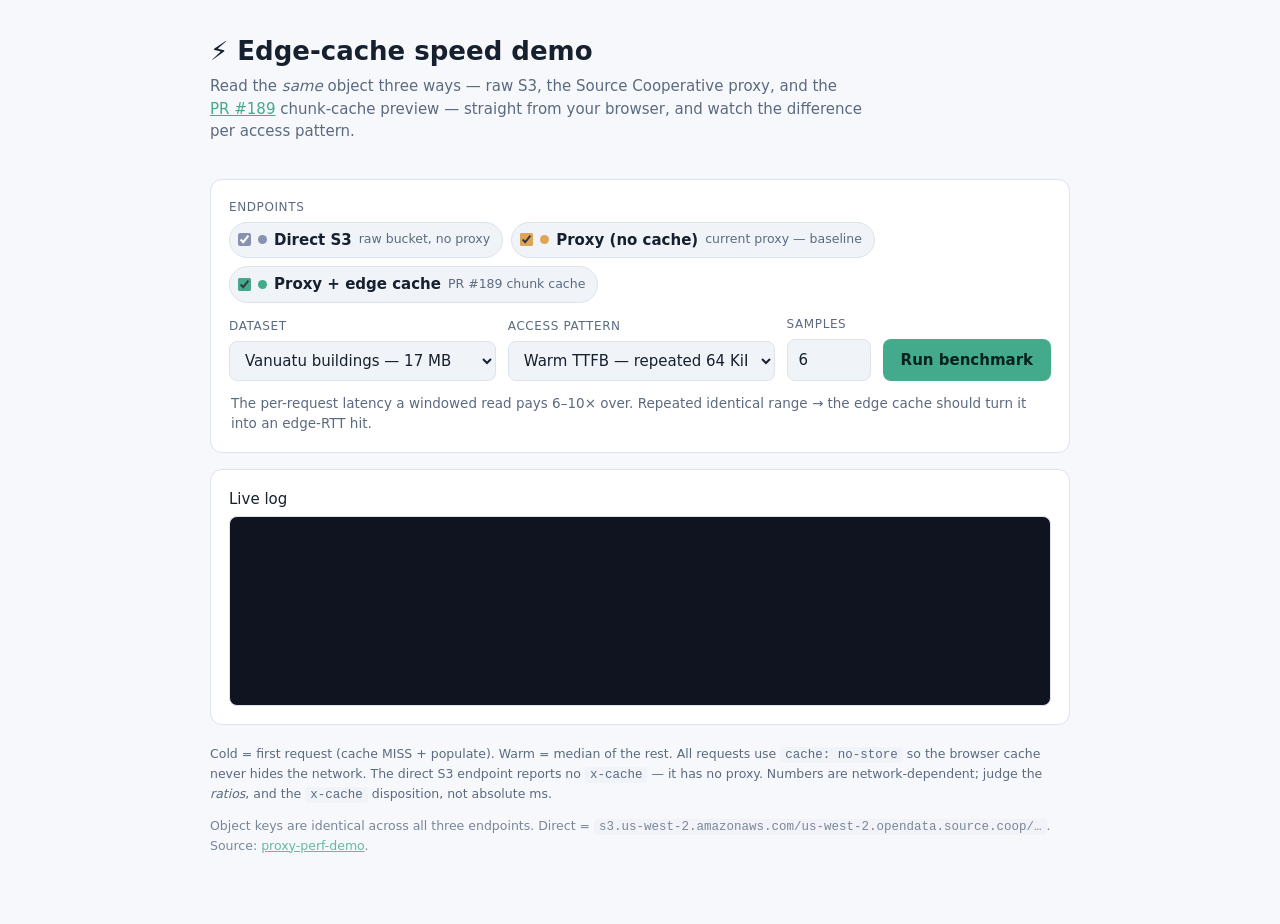
==== index.html @ cf2950d9 "feat: in-browser edge-cache speed demo Client-side A/B that reads the same object three ways — direc" ====
<!doctype html>
<html lang="en">
  <head>
    <meta charset="utf-8" />
    <meta name="viewport" content="width=device-width, initial-scale=1" />
    <title>Source Cooperative · edge-cache speed demo</title>
    <meta
      name="description"
      content="In-browser A/B of dataset read speed across direct S3, the Source Cooperative proxy, and the PR-189 chunk-cache preview."
    />
    <link rel="icon" href="data:image/svg+xml,<svg xmlns='http://www.w3.org/2000/svg' viewBox='0 0 16 16'><text y='14' font-size='14'>⚡</text></svg>" />
    <link rel="stylesheet" href="./style.css" />
  </head>
  <body>
    <header>
      <h1>⚡ Edge-cache speed demo</h1>
      <p class="sub">
        Read the <em>same</em> object three ways — raw S3, the Source Cooperative proxy, and the
        <a href="https://github.com/source-cooperative/data.source.coop/pull/189">PR&nbsp;#189</a>
        chunk-cache preview — straight from your browser, and watch the difference per access pattern.
      </p>
    </header>

    <main>
      <section class="panel">
        <div class="field">
          <label>Endpoints</label>
          <div id="endpoints" class="chips"></div>
        </div>

        <div class="grid">
          <div class="field">
            <label for="dataset">Dataset</label>
            <select id="dataset"></select>
          </div>
          <div class="field">
            <label for="scenario">Access pattern</label>
            <select id="scenario"></select>
          </div>
          <div class="field narrow">
            <label for="samples">Samples</label>
            <input id="samples" type="number" min="2" max="20" value="6" />
          </div>
          <div class="field narrow">
            <label>&nbsp;</label>
            <button id="run">Run benchmark</button>
          </div>
        </div>
        <p id="blurb" class="blurb"></p>
      </section>

      <section id="results"></section>

      <section class="panel">
        <label>Live log</label>
        <div id="log" class="log"></div>
      </section>

      <footer>
        <p>
          Cold = first request (cache MISS + populate). Warm = median of the rest. All requests use
          <code>cache: no-store</code> so the browser cache never hides the network. The direct S3
          endpoint reports no <code>x-cache</code> — it has no proxy. Numbers are network-dependent;
          judge the <em>ratios</em>, and the <code>x-cache</code> disposition, not absolute ms.
        </p>
        <p class="thin">
          Object keys are identical across all three endpoints. Direct =
          <code>s3.us-west-2.amazonaws.com/us-west-2.opendata.source.coop/…</code>. Source:
          <a href="https://github.com/source-cooperative/proxy-perf-demo">proxy-perf-demo</a>.
        </p>
      </footer>
    </main>

    <script type="module" src="./src/app.js"></script>
  </body>
</html>
---- style.css ----
:root {
  --bg: #0f1420;
  --panel: #171d2b;
  --panel2: #1e2636;
  --ink: #e6ebf4;
  --muted: #8b97ad;
  --line: #2a3345;
  --accent: #43aa8b;
  --win: #1f2e2a;
  color-scheme: dark;
}
@media (prefers-color-scheme: light) {
  :root {
    --bg: #f6f8fb; --panel: #fff; --panel2: #f0f3f8; --ink: #16202e;
    --muted: #5c6a80; --line: #dde3ec; --win: #e8f6f0; color-scheme: light;
  }
}
* { box-sizing: border-box; }
body {
  margin: 0; background: var(--bg); color: var(--ink);
  font: 15px/1.5 system-ui, -apple-system, Segoe UI, Roboto, sans-serif;
}
header { padding: 32px 20px 8px; max-width: 900px; margin: 0 auto; }
h1 { margin: 0 0 4px; font-size: 26px; }
.sub { color: var(--muted); margin: 0; max-width: 70ch; }
.sub a, footer a { color: var(--accent); }
main { max-width: 900px; margin: 0 auto; padding: 12px 20px 60px; }
.panel {
  background: var(--panel); border: 1px solid var(--line); border-radius: 12px;
  padding: 18px; margin: 16px 0;
}
.field { margin-bottom: 12px; }
.field > label {
  display: block; font-size: 12px; text-transform: uppercase; letter-spacing: .05em;
  color: var(--muted); margin-bottom: 6px;
}
.grid { display: flex; flex-wrap: wrap; gap: 12px; align-items: end; }
.grid .field { flex: 1 1 200px; margin-bottom: 0; }
.grid .narrow { flex: 0 0 auto; }
select, input, button {
  background: var(--panel2); color: var(--ink); border: 1px solid var(--line);
  border-radius: 8px; padding: 9px 11px; font: inherit; width: 100%;
}
input#samples { width: 84px; }
button {
  background: var(--accent); color: #06231b; border: none; font-weight: 700;
  cursor: pointer; white-space: nowrap; padding: 10px 18px;
}
button:hover { filter: brightness(1.08); }
button.stop { background: #d1495b; color: #fff; }
button:disabled { opacity: .5; cursor: default; }

.chips { display: flex; flex-wrap: wrap; gap: 8px; }
.chip {
  display: inline-flex; align-items: center; gap: 7px; cursor: pointer;
  background: var(--panel2); border: 1px solid var(--line); border-radius: 999px;
  padding: 6px 12px 6px 8px;
}
.chip input { width: auto; margin: 0; accent-color: var(--c); }
.chip .dot { width: 9px; height: 9px; border-radius: 50%; background: var(--c); }
.chip small { color: var(--muted); }

.blurb { color: var(--muted); margin: 12px 2px 0; font-size: 13.5px; min-height: 1.4em; }

.card {
  background: var(--panel); border: 1px solid var(--line); border-radius: 12px;
  padding: 16px 18px; margin: 0 0 16px;
}
.card h3 { margin: 0 0 12px; font-size: 16px; }
table { width: 100%; border-collapse: collapse; }
th, td { text-align: left; padding: 8px 10px; border-bottom: 1px solid var(--line); vertical-align: middle; }
th { font-size: 11px; text-transform: uppercase; letter-spacing: .05em; color: var(--muted); font-weight: 600; }
td .dot { display: inline-block; width: 9px; height: 9px; border-radius: 50%; vertical-align: middle; }
.barcol { width: 42%; }
tr.win td { background: var(--win); }
tr.win td:first-child { border-left: 3px solid var(--accent); }
.bar { background: var(--panel2); border-radius: 6px; height: 20px; overflow: hidden; }
.bar span { display: block; height: 100%; border-radius: 6px; transition: width .3s ease; }
.err { color: #d1495b; }
.muted { color: var(--muted); }

.tag { font-size: 11px; font-weight: 700; padding: 2px 7px; border-radius: 5px; }
.tag.hit { background: #16402f; color: #6ee7b7; }
.tag.miss { background: #3a3320; color: #fcd34d; }
.tag.bypass { background: #2a2f3d; color: #a5b4cf; }
@media (prefers-color-scheme: light) {
  .tag.hit { background: #d1fae5; color: #065f46; }
  .tag.miss { background: #fef3c7; color: #92400e; }
  .tag.bypass { background: #e5e9f0; color: #475569; }
}

.callout {
  margin: 12px 0 0; padding: 10px 12px; background: var(--panel2);
  border-radius: 8px; font-size: 14px;
}
.callout b { color: var(--accent); }

.log {
  background: #0b0f18; color: #cdd6e6; border: 1px solid var(--line); border-radius: 8px;
  padding: 10px 12px; height: 190px; overflow: auto; font: 12.5px/1.5 ui-monospace, Menlo, monospace;
  white-space: pre-wrap; margin-top: 6px;
}
@media (prefers-color-scheme: light) { .log { background: #0f1420; color: #cdd6e6; } }

footer { color: var(--muted); font-size: 12.5px; margin-top: 20px; }
footer code { background: var(--panel2); padding: 1px 5px; border-radius: 4px; }
footer .thin { opacity: .8; }
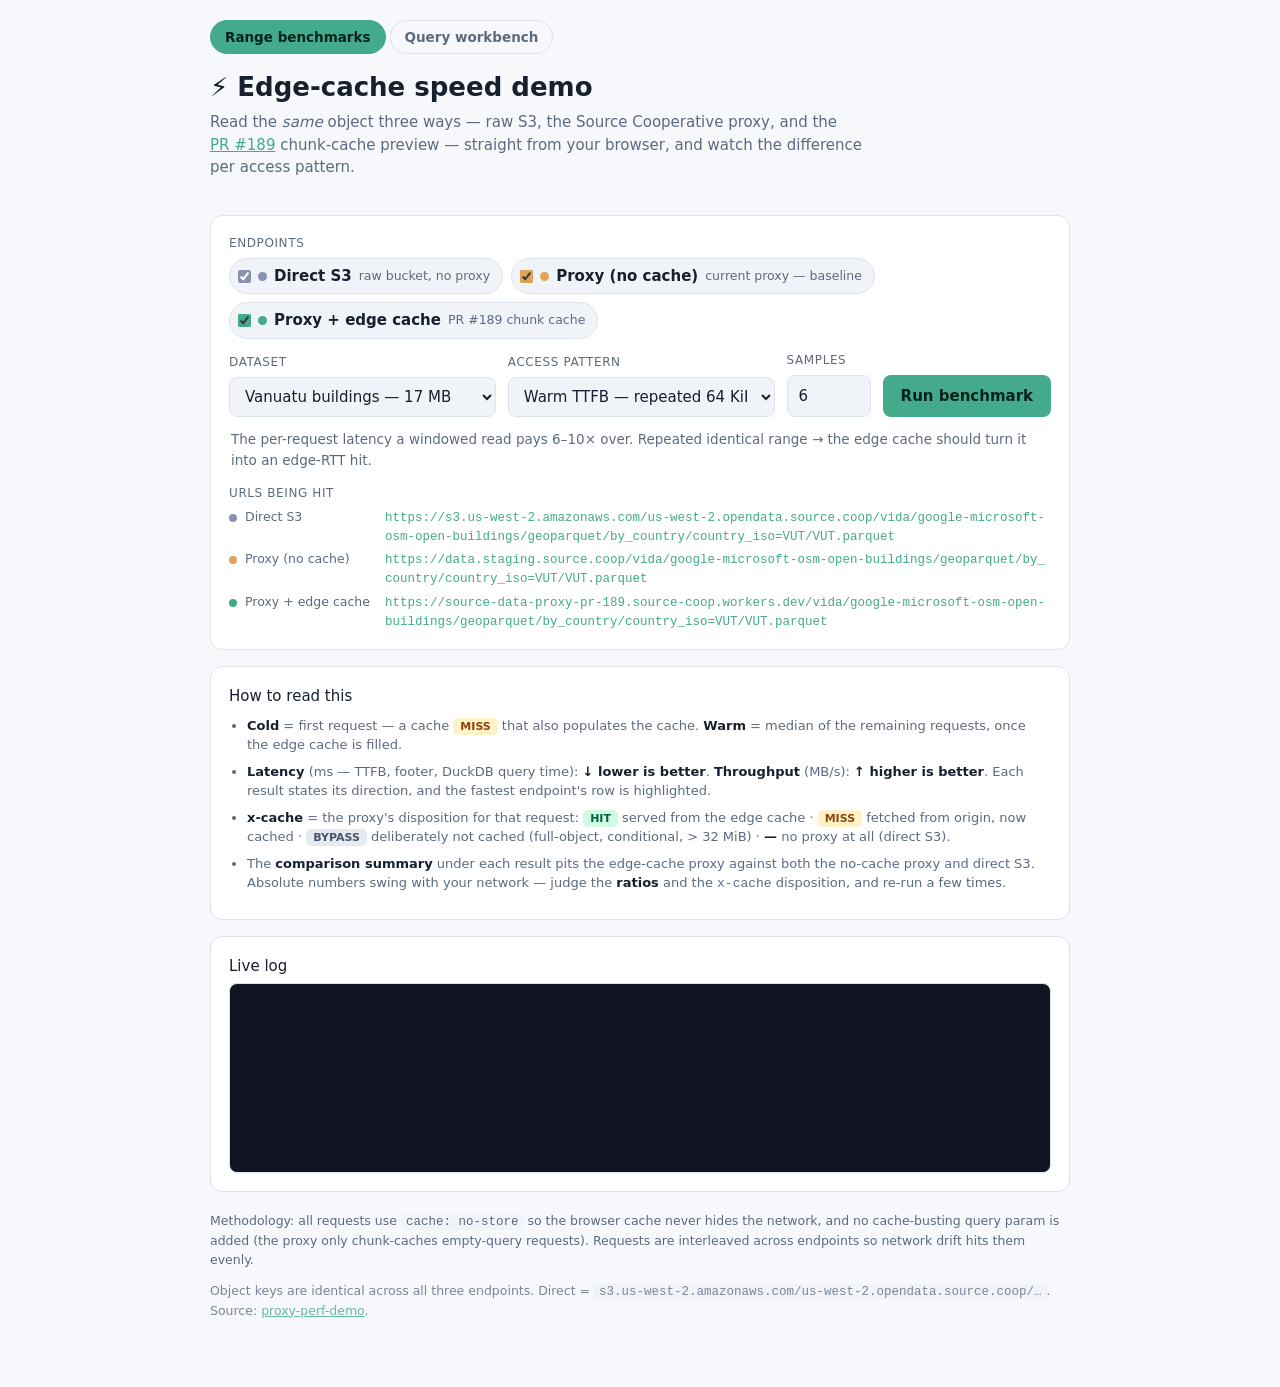
==== commit fb360dae: "feat: show URLs, reading guide, and a DuckDB query-workbench view - Show the exact URL each endpoint" ====
--- a/index.html
+++ b/index.html
@@ -13,6 +13,10 @@
   </head>
   <body>
     <header>
+      <nav class="nav">
+        <a href="./index.html" class="active">Range benchmarks</a>
+        <a href="./workflow.html">Query workbench</a>
+      </nav>
       <h1>⚡ Edge-cache speed demo</h1>
       <p class="sub">
         Read the <em>same</em> object three ways — raw S3, the Source Cooperative proxy, and the
@@ -47,6 +51,38 @@
           </div>
         </div>
         <p id="blurb" class="blurb"></p>
+        <div class="field urls-field">
+          <label>URLs being hit</label>
+          <div id="urls" class="urls"></div>
+        </div>
+      </section>
+
+      <section class="panel guide">
+        <label>How to read this</label>
+        <ul class="guide-list">
+          <li>
+            <b>Cold</b> = first request — a cache <span class="tag miss">MISS</span> that also
+            populates the cache. <b>Warm</b> = median of the remaining requests, once the edge cache
+            is filled.
+          </li>
+          <li>
+            <b>Latency</b> (ms — TTFB, footer, DuckDB query time): <b>↓ lower is better</b>.
+            <b>Throughput</b> (MB/s): <b>↑ higher is better</b>. Each result states its direction, and
+            the fastest endpoint's row is highlighted.
+          </li>
+          <li>
+            <b>x-cache</b> = the proxy's disposition for that request:
+            <span class="tag hit">HIT</span> served from the edge cache ·
+            <span class="tag miss">MISS</span> fetched from origin, now cached ·
+            <span class="tag bypass">BYPASS</span> deliberately not cached (full-object,
+            conditional, &gt; 32&nbsp;MiB) · <b>—</b> no proxy at all (direct S3).
+          </li>
+          <li>
+            The <b>comparison summary</b> under each result pits the edge-cache proxy against both the
+            no-cache proxy and direct S3. Absolute numbers swing with your network — judge the
+            <b>ratios</b> and the <code>x-cache</code> disposition, and re-run a few times.
+          </li>
+        </ul>
       </section>
 
       <section id="results"></section>
@@ -58,10 +94,10 @@
 
       <footer>
         <p>
-          Cold = first request (cache MISS + populate). Warm = median of the rest. All requests use
-          <code>cache: no-store</code> so the browser cache never hides the network. The direct S3
-          endpoint reports no <code>x-cache</code> — it has no proxy. Numbers are network-dependent;
-          judge the <em>ratios</em>, and the <code>x-cache</code> disposition, not absolute ms.
+          Methodology: all requests use <code>cache: no-store</code> so the browser cache never hides
+          the network, and no cache-busting query param is added (the proxy only chunk-caches
+          empty-query requests). Requests are interleaved across endpoints so network drift hits them
+          evenly.
         </p>
         <p class="thin">
           Object keys are identical across all three endpoints. Direct =
--- a/style.css
+++ b/style.css
@@ -20,7 +20,19 @@
   margin: 0; background: var(--bg); color: var(--ink);
   font: 15px/1.5 system-ui, -apple-system, Segoe UI, Roboto, sans-serif;
 }
-header { padding: 32px 20px 8px; max-width: 900px; margin: 0 auto; }
+header { padding: 20px 20px 8px; max-width: 900px; margin: 0 auto; }
+.nav { display: flex; gap: 4px; margin-bottom: 14px; }
+.nav a {
+  padding: 6px 14px; border-radius: 999px; text-decoration: none; font-size: 13.5px;
+  font-weight: 600; color: var(--muted); border: 1px solid var(--line);
+}
+.nav a.active { background: var(--accent); color: #06231b; border-color: var(--accent); }
+.nav a:not(.active):hover { color: var(--ink); border-color: var(--muted); }
+textarea {
+  background: var(--panel2); color: var(--ink); border: 1px solid var(--line); border-radius: 8px;
+  padding: 10px 11px; font: 13px/1.5 ui-monospace, Menlo, monospace; width: 100%; resize: vertical;
+}
+textarea:disabled { opacity: .5; }
 h1 { margin: 0 0 4px; font-size: 26px; }
 .sub { color: var(--muted); margin: 0; max-width: 70ch; }
 .sub a, footer a { color: var(--accent); }
@@ -89,11 +101,36 @@
   .tag.bypass { background: #e5e9f0; color: #475569; }
 }
 
+/* URLs being hit (control panel) */
+.urls-field { margin-top: 14px; margin-bottom: 0; }
+.urls { display: flex; flex-direction: column; gap: 4px; }
+.urlrow { display: flex; align-items: baseline; gap: 8px; font-size: 12.5px; }
+.urlrow.off { opacity: .38; }
+.urlrow .dot { width: 8px; height: 8px; border-radius: 50%; flex: none; transform: translateY(1px); }
+.urlrow .urllabel { color: var(--muted); flex: none; min-width: 132px; }
+.url, .rowurl {
+  font-family: ui-monospace, Menlo, monospace; color: var(--accent);
+  text-decoration: none; word-break: break-all;
+}
+.url:hover, .rowurl:hover { text-decoration: underline; }
+.rowurl { display: block; font-size: 11px; margin-top: 2px; opacity: .85; }
+
+.metricnote { margin: -4px 0 12px; font-size: 12.5px; color: var(--ink); }
+
+/* How-to-read legend */
+.guide-list { margin: 8px 0 0; padding-left: 18px; color: var(--muted); font-size: 13px; }
+.guide-list li { margin-bottom: 7px; }
+.guide-list b { color: var(--ink); }
+
 .callout {
-  margin: 12px 0 0; padding: 10px 12px; background: var(--panel2);
-  border-radius: 8px; font-size: 14px;
+  margin: 14px 0 0; padding: 10px 12px; background: var(--panel2); border-radius: 8px; font-size: 14px;
 }
-.callout b { color: var(--accent); }
+.callout-h { font-size: 12px; text-transform: uppercase; letter-spacing: .05em; color: var(--muted); margin-bottom: 6px; }
+.callout-row { display: flex; justify-content: space-between; padding: 3px 0; border-top: 1px solid var(--line); }
+.callout-row:first-of-type { border-top: none; }
+.callout-row .good { color: var(--accent); }
+.callout-row .bad { color: #e0a458; }
+.callout small { display: block; margin-top: 6px; }
 
 .log {
   background: #0b0f18; color: #cdd6e6; border: 1px solid var(--line); border-radius: 8px;
@@ -102,6 +139,20 @@
 }
 @media (prefers-color-scheme: light) { .log { background: #0f1420; color: #cdd6e6; } }
 
+/* Query result table */
+.resulthdr { margin: 14px 0 6px; font-size: 12px; text-transform: uppercase; letter-spacing: .05em; color: var(--muted); }
+.resultscroll { overflow-x: auto; border: 1px solid var(--line); border-radius: 8px; }
+table.result { font: 12.5px/1.4 ui-monospace, Menlo, monospace; min-width: 100%; }
+table.result th { position: sticky; top: 0; background: var(--panel2); white-space: nowrap; }
+table.result td { white-space: nowrap; max-width: 320px; overflow: hidden; text-overflow: ellipsis; }
+.sqldetail { margin-top: 12px; }
+.sqldetail summary { cursor: pointer; color: var(--muted); font-size: 13px; }
+.sqldetail pre {
+  background: #0b0f18; color: #cdd6e6; border-radius: 8px; padding: 10px 12px; overflow-x: auto;
+  font: 12.5px/1.5 ui-monospace, Menlo, monospace; margin: 8px 0 0;
+}
+@media (prefers-color-scheme: light) { .sqldetail pre { background: #0f1420; } }
+
 footer { color: var(--muted); font-size: 12.5px; margin-top: 20px; }
 footer code { background: var(--panel2); padding: 1px 5px; border-radius: 4px; }
 footer .thin { opacity: .8; }
